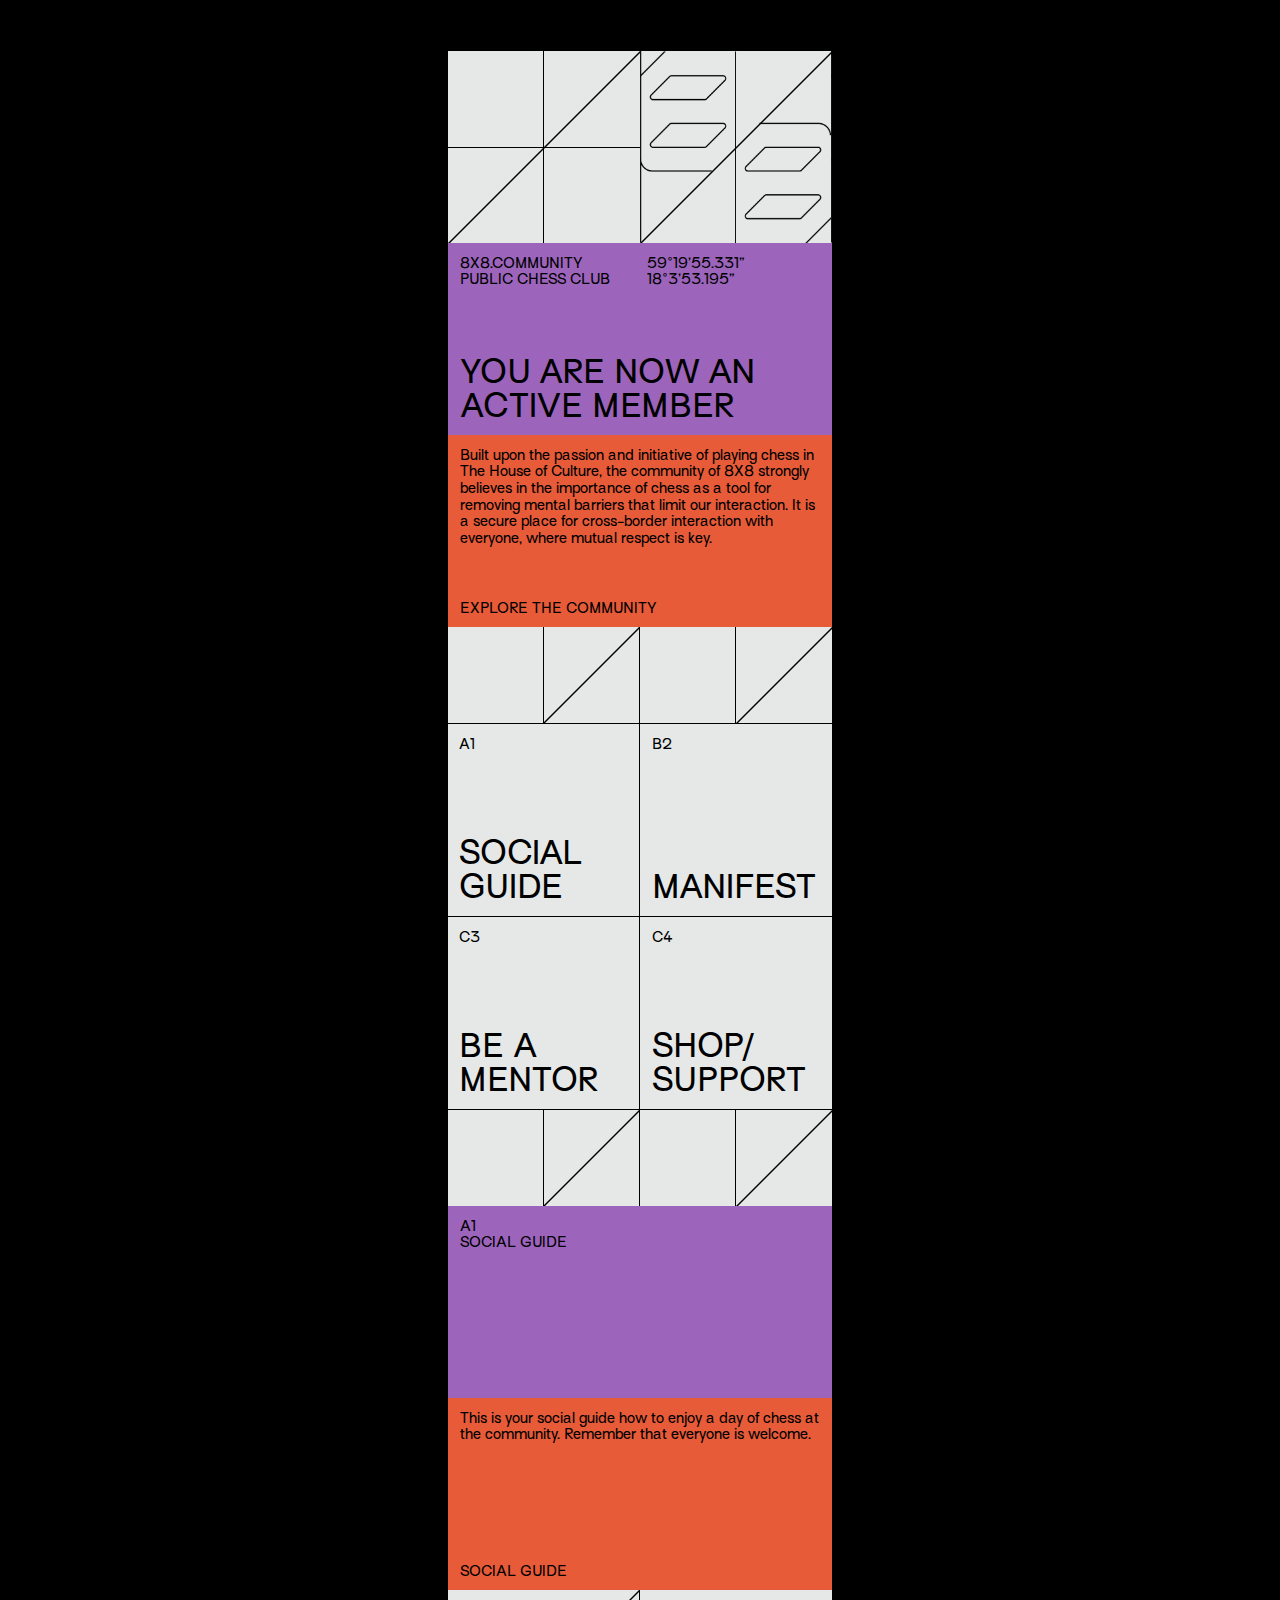
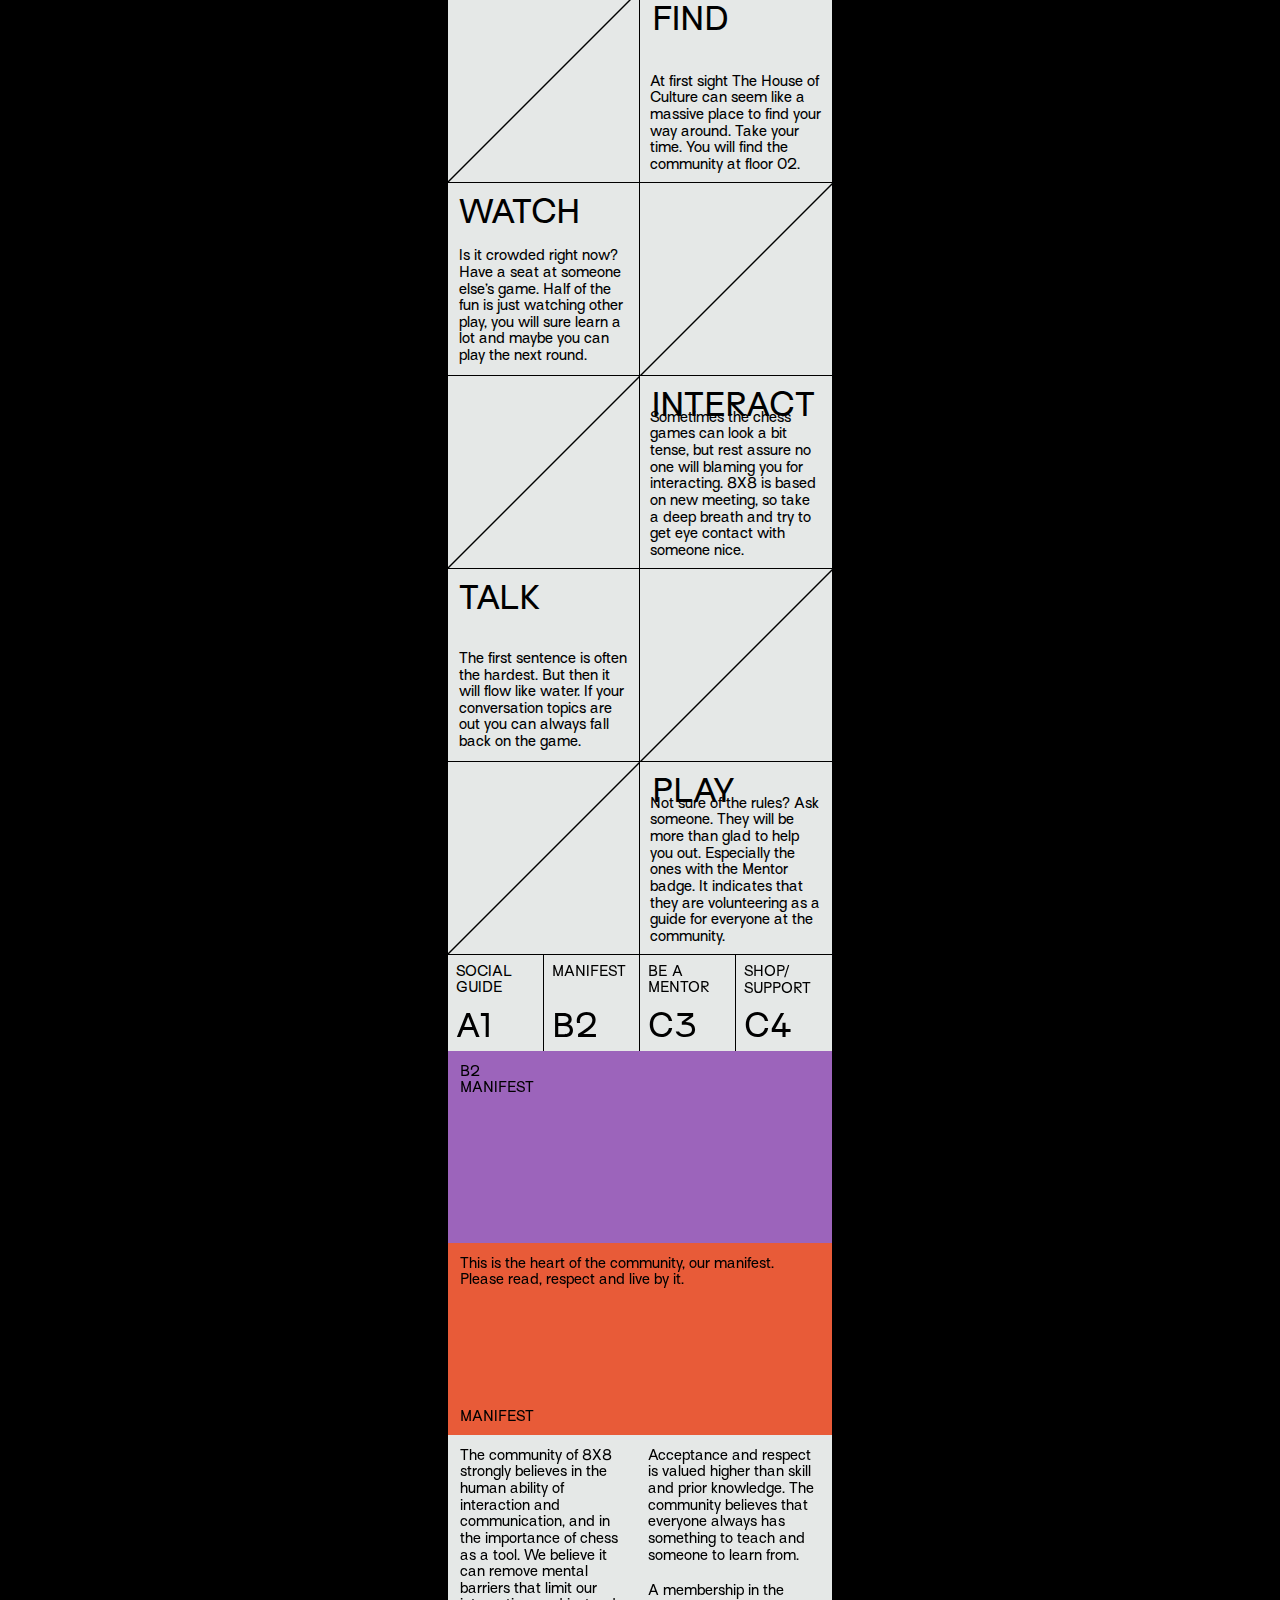
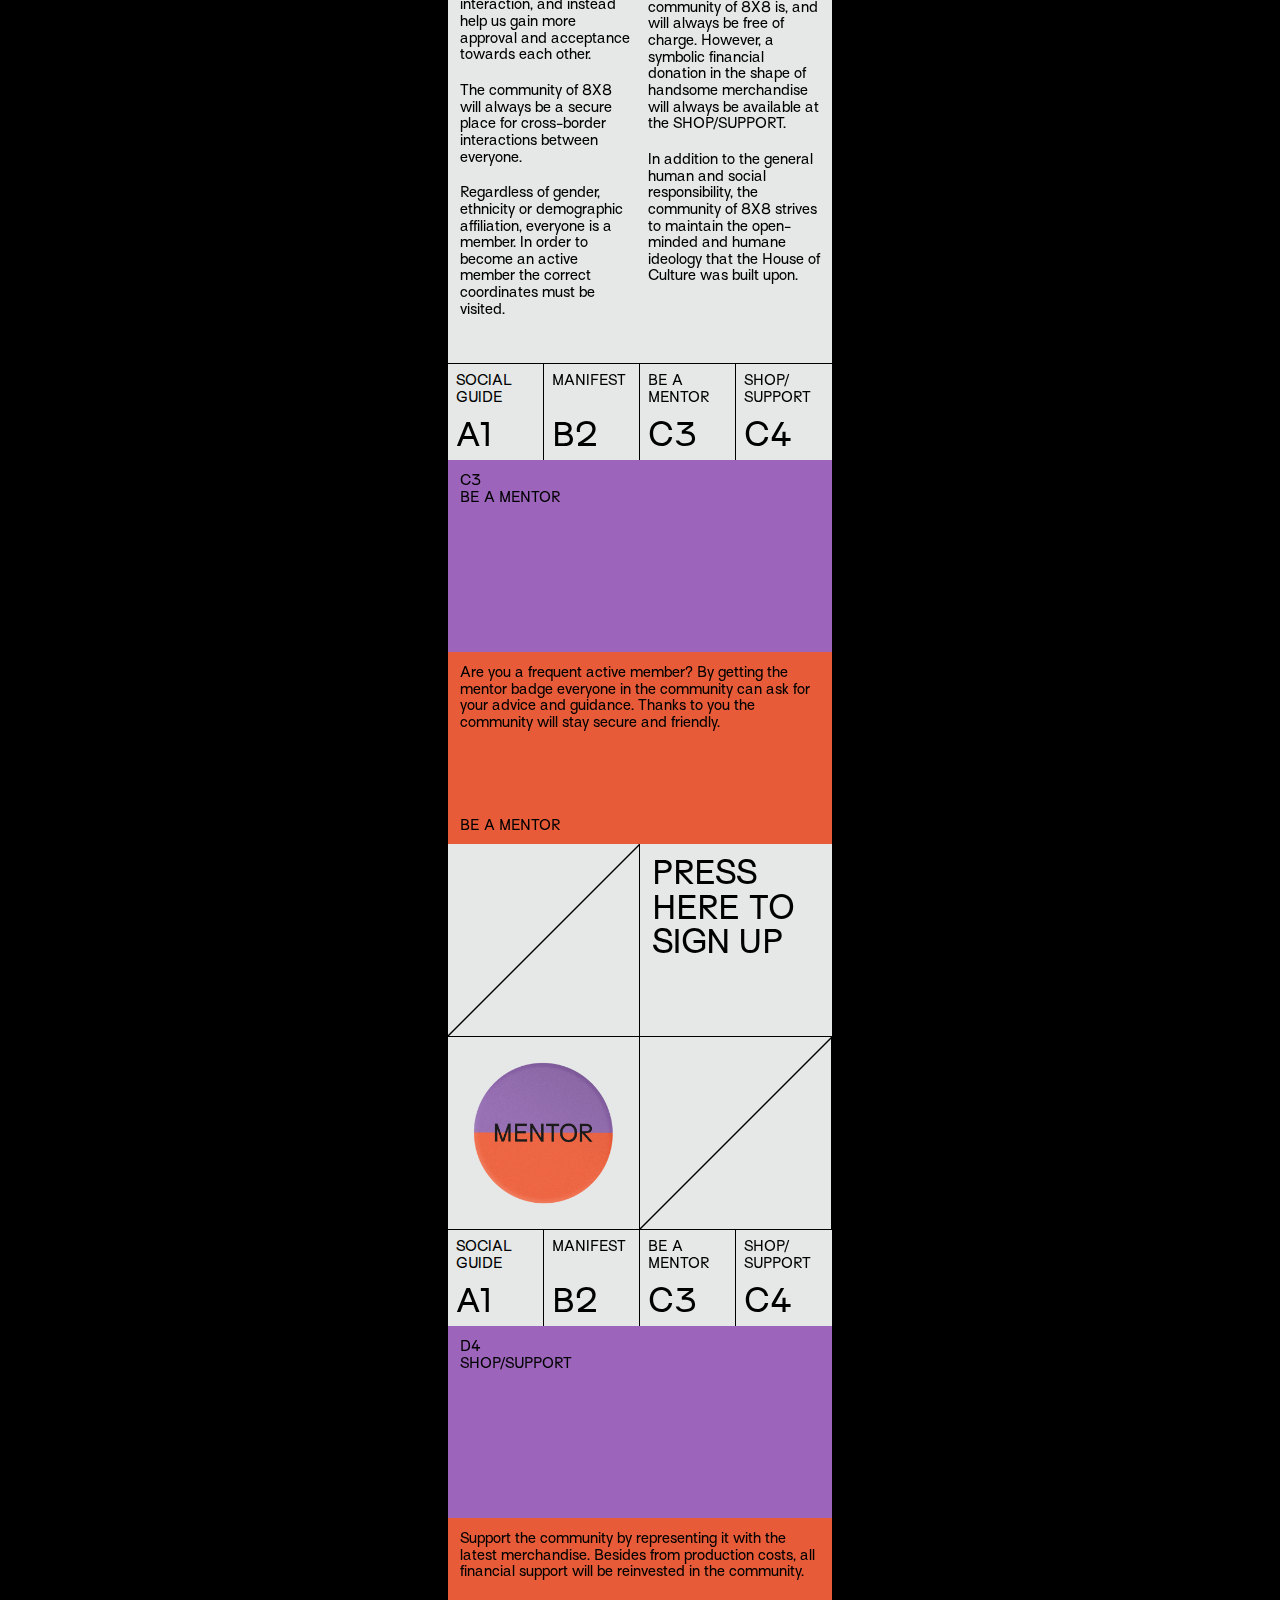
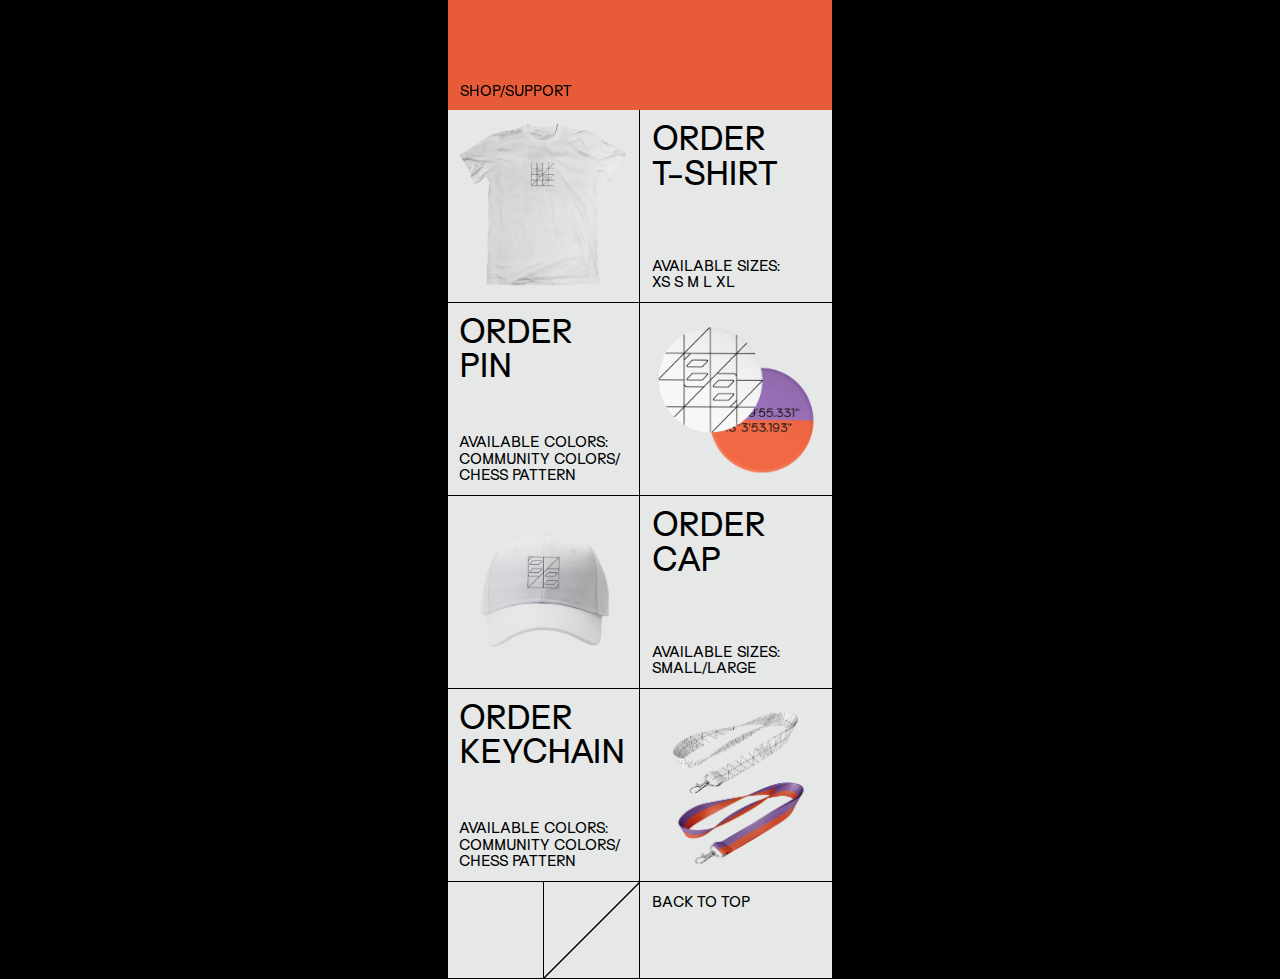
==== access.html @ b8a6f273 "second update" ====
<!DOCTYPE html>
<html>
<head>
	<title>8X8.COMMUNITY</title>
	<meta charset="UTF-8">
 	<meta name="description" content="8X8 chess community">
  	<meta name="keywords" content="8x8, chess, tilda">
  	<meta name="author" content="Tilda Ragnartz and Gabriel Fager Ferrari">
  	<meta name="viewport" content="width=device-width, initial-scale=1.0">
	<link href="style.css" rel="stylesheet">
	<script src="https://ajax.googleapis.com/ajax/libs/jquery/3.2.1/jquery.min.js"></script>
	<script>
   
    $(document).ready(function(){

    // Select all links with hashes
	$('a[href*="#"]')
  	// Remove links that don't actually link to anything
  	.not('[href="#"]')
  	.not('[href="#0"]')
  	.click(function(event) {
    // On-page links
    if (
      location.pathname.replace(/^\//, '') == this.pathname.replace(/^\//, '') 
      && 
      location.hostname == this.hostname
    ) {
      // Figure out element to scroll to
      var target = $(this.hash);
      target = target.length ? target : $('[name=' + this.hash.slice(1) + ']');
      // Does a scroll target exist?
      if (target.length) {
        // Only prevent default if animation is actually gonna happen
        event.preventDefault();
        $('html, body').animate({
          scrollTop: target.offset().top
        }, 1000, function() {
          // Callback after animation
          // Must change focus!
          var $target = $(target);
          $target.focus();
          if ($target.is(":focus")) { // Checking if the target was focused
            return false;
          } else {
            $target.attr('tabindex','-1'); // Adding tabindex for elements not focusable
            $target.focus(); // Set focus again
          };
        });
      }
    }
  });
      
      
    });
  </script>

</head>
<body lang="en">

	<video autoplay muted loop id="myVideo">
  	<source src="flags.mov" type="video/mp4">
	</video>
	
	<div id="container">
		
	<header>
		
		<div id="left">
			<div id="box2"></div>
			<div id="box3"><div class="line"></div></div>
			<div id="box4"><div class="line"></div></div>
			<div id="box5"></div>
		</div>
		
	
		<div id="right"><div class="line"></div>
			<div id="box02"></div>
			<div id="box03"></div>
			<div id="box04"></div>
			<div id="box05"></div>
		</div>



	</header>

		<div id="box6">
		<p>8X8.COMMUNITY <br/> PUBLIC CHESS CLUB <br/> 59°19’55.331” <br/> 18°3’53.195”</p>	
		<h2>YOU ARE NOW AN <br/> ACTIVE MEMBER</h2>
		</div>
		
		<div id="box7">
		<p>Built upon the passion and initiative of playing chess in The House of Culture, the community of 8X8 strongly believes in the importance of chess as a tool for removing mental barriers that limit our interaction. It is a secure place for cross-border interaction with everyone, where mutual respect is key.</p>
		<a href="#first"><h3>EXPLORE THE COMMUNITY</h3></a>
		</div>
		
	
	<!--DIVIDER-->
		<div class=divider></div>
		<div class=divider><div class="line"></div></div>
		<div class=divider></div>
		<div class=divider-end><div class="line"></div></div>



	<!--MENY-->

		<a href="#social"><div class="meny">
		<p>A1</p>
		<h2>SOCIAL GUIDE</h2>
		</div></a>

		<a href="#manifest"><div class="meny-right">
		<p>B2</p>
		<h2>MANIFEST</h2>
		</div></a>

		<a href="#mentor"><div class="meny">
		<p>C3</p>
		<h2>BE A MENTOR</h2>
		</div></a>

		<a href="#shop"><div class="meny-right">
		<p>C4</p>
		<h2>SHOP/<br/>SUPPORT</h2>
		</div></a>

		<!--DIVIDER-->

		<div class=divider2></div>
		<div class=divider2><div class="line"></div></div>
		<div class=divider2></div>
		<div class=divider-end-2><div class="line"></div></div>

		<!--SOCIAL GUIDE-->

		
		<div class="intro-top" id="social" >
		<p>A1<br/>SOCIAL GUIDE</p>
		</div>

		<div class="intro-bottom">
		<p>This is your social guide how to enjoy a day of chess at the community. Remember that everyone is welcome.</p>
		<h3>SOCIAL GUIDE</h3>
		</div>

		<div class="social-guide"><div class="line"></div>
		</div>

		<div class="social-guide-right">
			<h2>FIND</h2>
			<p>At first sight The House of Culture can seem like a massive place to find your way around. Take your time. You will find the community at floor 02.</p>
		</div>

		<div class="social-guide">
			<h2>WATCH</h2>
			<p>Is it crowded right now? Have a seat at someone else’s game. Half of the fun is just watching other play, you will sure learn a lot and maybe you can play the next round.</p>
		</div>

		<div class="social-guide-right"><div class="line"></div>
		</div>

		<div class="social-guide"><div class="line"></div>
		</div>

		<div class="social-guide-right">
			<h2>INTERACT</h2>
			<p>Sometimes the chess games can look a bit tense, but rest assure no one will blaming you for interacting. 8X8 is based on new meeting, so take a deep breath and try to get eye contact with someone nice.</p>
		</div>

		<div class="social-guide">
			<h2>TALK</h2>
			<p>The first sentence is often the hardest. But then it will flow like water. If your conversation topics are out you can always fall back on the game.</p>
		</div>

		<div class="social-guide-right"><div class="line"></div>
		</div>

		<div class="social-guide"><div class="line"></div>
		</div>

		<div class="social-guide-right">
			<h2>PLAY</h2>
			<p>Not sure of the rules? Ask someone. They will be more than glad to help you out. Especially the ones with the Mentor badge. It indicates that they are volunteering as a guide for everyone at the community.</p>
		</div>

		<!--SMALLMENY-->

		<a href="#social"><div class="smal-meny" >
			<p>SOCIAL <br/> GUIDE</p>
			<h2>A1</h2>
		</div></a>

		<a href="#manifest"><div class="smal-meny" id="manifest">
			<p>MANIFEST</p>
			<h2>B2</h2>
		</div></a>

		<a href="#mentor"><div class="smal-meny">
			<p>BE A <br/> MENTOR</p>
			<h2>C3</h2>
		</div></a>

		<a href="#shop"><div class="smal-meny-end">
			<p>SHOP/<br/>SUPPORT</p>
			<h2>C4</h2>
		</div></a>



		<!--MANIFEST-->

		<div class="intro-top">
		<p>B2<br/>MANIFEST</p>
		</div>

		<div class="intro-bottom">
		<p>This is the heart of the community, our manifest. Please read, respect and live by it.</p>
		<h3>MANIFEST</h3>
		</div>

		<div id="manifest-content">
			<p>The community of 8X8 strongly believes in the human ability of interaction and communication, and in the importance of chess as a tool. We believe it can remove mental barriers that limit our interaction, and instead help us gain more approval and acceptance towards each other.</p>
			<br/>
			<p>The community of 8X8 will always be a secure place for cross-border interactions between everyone.</p>
			<br/>
			<p>Regardless of gender, ethnicity or demographic affiliation, everyone is a member. In order to become an active member the correct coordinates must be visited.</p>

			<p>Acceptance and respect is valued higher than skill and prior knowledge. The community believes that everyone always has something to teach and someone to learn from.</p>
			<br/>
			<p>A membership in the community of 8X8 is, and will always be free of charge. However, a symbolic financial donation in the shape of handsome merchandise will always be available at the SHOP/SUPPORT.</p>
			<br/>
			<p>In addition to the general human and social responsibility, the community of 8X8 strives to maintain the open-minded and humane ideology that the House of Culture was built upon.</p>

		</div>

		<!--SMALLMENY-->

		<a href="#social"><div class="smal-meny">
		<p>SOCIAL <br/> GUIDE</p>
		<h2>A1</h2>
		</div></a>

		<a href="#manifest"><div class="smal-meny">
		<p>MANIFEST</p>
		<h2>B2</h2>
		</div></a>

		<a href="#mentor"><div class="smal-meny" id="mentor">
		<p>BE A <br/> MENTOR</p>
		<h2>C3</h2>
		</div></a>

		<a href="#shop"><div class="smal-meny-end">
		<p>SHOP/<br/>SUPPORT</p>
		<h2>C4</h2>
		</div></a>

		<!--MENTOR-->

		<div class="intro-top">
		<p>C3<br/>BE A MENTOR</p>
		</div>

		<div class="intro-bottom">
		<p>Are you a frequent active member? By getting the mentor badge everyone in the community can ask for your advice and guidance. Thanks to you the community will stay secure and friendly.</p>
		<h3>BE A MENTOR</h3>
		</div>

		<div class="mentor-content"><div class="line"></div>
		</div>

		<a href="mailto:mentor@8x8.community?Subject=Sign%20Up" target="_top">
		<div class="mentor-content-end">
		<h2>PRESS HERE TO SIGN UP</h2>
		</div></a>

		<div class="mentor-content">
		<img src="assets/pin_mentor.png" style: width="100%"></img>
		</div>

		<div class="mentor-content"><div class="line"></div>
		</div>


		<!--SMALLMENY-->

		<a href="#social"><div class="smal-meny">
		<p>SOCIAL <br/> GUIDE</p>
		<h2>A1</h2>
		</div></a>

		<a href="#manifest"><div class="smal-meny">
		<p>MANIFEST</p>
		<h2>B2</h2>
		</div></a>

		<a href="#mentor"><div class="smal-meny">
		<p>BE A <br/> MENTOR</p>
		<h2>C3</h2>
		</div></a>

		<a href="#shop"><div class="smal-meny-end"  id="shop">
		<p>SHOP/<br/>SUPPORT</p>
		<h2>C4</h2>
		</div></a>

		<!--SHOP/SUPPORT-->

		<div class="intro-top">
		<p>D4<br/>SHOP/SUPPORT</p>
		</div>

		<div class="intro-bottom">
		<p>Support the community by representing it with the latest merchandise. Besides from production costs, all financial support will be reinvested in the community.</p>
		<h3>SHOP/SUPPORT</h3>
		</div>

		<a href="mailto:order@8x8.community?Subject=T-SHIRT%20OUT%20OF%20STOCK" target="_top">
		<div class="shop-support">
		<img src="assets/shop_shirt.png" style="width: 100%;">
		</div>

		<div class="shop-support-right">
		<h2>ORDER </br> T-SHIRT</h2>
		<p>AVAILABLE SIZES: <br/> XS S M L XL</p>
		</div></a>

		<a href="mailto:order@8x8.community?Subject=PIN%20OUT%20OF%20STOCK" target="_top">
		<div class="shop-support">
		<h2>ORDER<br/>PIN</h2>
		<p>AVAILABLE COLORS: <br/> COMMUNITY COLORS/<br/>CHESS PATTERN</p>
		</div>

		<div class="shop-support-right">
		<img src="assets/shop_pin.png" style="width: 100%;">
		</div></a>

		<a href="mailto:order@8x8.community?Subject=CAP%20OUT%20OF%20STOCK" target="_top">
		<div class="shop-support">
		<img src="assets/shop_kepa.png" style="width: 100%;">
		</div>

		<div class="shop-support-right">
		<h2>ORDER CAP</h2>
		<p>AVAILABLE SIZES: <br/> SMALL/LARGE</p>
		</div></a>

		<a href="mailto:order@8x8.community?Subject=KEYCHAIN%20OUT%20OF%20STOCK" target="_top"><div class="shop-support">
		<h2>ORDER<br/>KEYCHAIN</h2>
		<p>AVAILABLE COLORS: <br/> COMMUNITY COLORS/<br/>CHESS PATTERN</p>
		</div>

		<div class="shop-support-right">
		<img src="assets/shop_keychain.png" style="width: 100%;">
		</div></a>

		<!--DIVIDER-->

		<div class=divider></div>
		<div class=divider><div class="line"></div></div>
		<a href="#left"><div class=divider-end-3> <p>BACK TO TOP</p></div></a>

</div>

</body>
</html>
---- style.css ----
@font-face {
   font-family: atsurt;
   src: url(assets/ATSurt-Regular.otf);
}

* {
  margin:0;
  padding:0;
  border:0;
  outline:0;
  vertical-align: baseline;
  box-sizing: border-box;
  font-size: 100%;
}

body {
  margin: 0;
  padding: 0;
	font-family: "atsurt", helvetica;
  background-color: black;

}

h2 {
  font-size: 2.5vw;
  line-height: 2.7vw;
  font-weight: normal;
}

h3 {
  font-weight: normal;
}

p {
  font-size: 1.1vw;
  line-height: 1.3vw;
}

video {
  width: 100vw;
  position: fixed;
  z-index: -1;
}

#container {
  width: 30vw;
  padding-top: 4%;
  margin: 0 auto;
  border-collapse: collapse;
}

#welcome {
  display:none;
}

#error {
  display:none;
}

.line {
  border-top:2px solid black;
  transform: skewY(135deg);
  transform-origin: 100% 0%;
}

.dot {
  height: 215px;
  height: 215px;
  background-color: #bbb;
  border-radius: 50%;
  display: inline-block;
}

#left {
  float:left;
  height: 0;
  padding-bottom: 50%;
  width: 50%;

}

#right {
  background-image: url("assets/8x8_outline02.png");
  background-size: contain;
  float:right;
  height: 0;
  padding-bottom: 50%;
  width: 50%;
  background-color: #e5e8e7;

}



#box2{
  height: 0;
  padding-bottom: 50%;
  width: 50%;
  border-bottom: 1.5px solid black;
  border-right:1.5px solid black;
  box-sizing: border-box;
  float:left;
  background-color: #e5e8e7;
}

#box3{
  height: 0;
  padding-bottom: 50%;
  width: 50%;
  border-bottom:1.5px solid black;
  box-sizing: border-box;
  float:left;
  background-color: #e5e8e7;
}

#box4{
  height: 0;
  padding-bottom: 50%;
  width: 50%;
  border-right:1.5px solid black;
  box-sizing: border-box;
  float:left;
  background-color: #e5e8e7;
}

#box5{
  height: 0;
  padding-bottom: 50%;
  width: 50%;
  box-sizing: border-box;
  float:left;
  background-color: #e5e8e7;
}


#box02{
  height: 0;
  padding-bottom: 50%;
  width: 50%;
  border-bottom: 1.5px #e5e8e7;
  border-right:1.5px #e5e8e7;
  box-sizing: border-box;
  float:left;
}

#box03{
  height: 0;
  padding-bottom: 50%;
  width: 50%;
  border-bottom:1.5px #e5e8e7;
  box-sizing: border-box;
  float:left;
}

#box04{
  height: 0;
  padding-bottom: 50%;
  width: 50%;
  border-right:1.5px #e5e8e7;
  box-sizing: border-box;
  float:left;
}

#box05{
  height: 0;
  padding-bottom: 50%;
  width: 50%;
  box-sizing: border-box;
  float:left;
}

#box6{
  height: 0;
  padding-bottom: 50%;
  width: 100%;
  box-sizing: border-box;
  float:left;
  background-color: #9c64bb;
  position: relative;
}

#box6 p {
  column-count: 2;
  padding:3%;
}

 #box6 h2{
  position: absolute;
  bottom: 0;
  padding:3%;
}

#box7{
  height: 0;
  padding-bottom: 50%;
  width: 100%;
  float:left;
  background-color: #e85b38;
  position: relative;
}

#box7 p {
  padding: 3%;

}

#box7 h3 {
  position: absolute;
  bottom: 0;
  font-size: 1.1vw;
  padding:3%;
  font-weight: normal;
}

#box7 h2 {
  padding:3%;
}

.divider {
  height: 0;
  padding-bottom: 25%;
  width: 25%;
  float: left;
  border-right: 1.5px solid black;
  background-color: #e5e8e7;
}

.divider-end {
  height: 0;
  padding-bottom: 25%;
  width: 25%;
  float: left;
  background-color: #e5e8e7;
}

.divider2 {
  height: 0;
  padding-bottom: 25%;
  width: 25%;
  float: left;
  border-right: 1.5px solid black;
  border-top: 1.5px solid black;
  background-color: #e5e8e7;
}

.divider-end-2 {
  height: 0;
  padding-bottom: 25%;
  width: 25%;
  float: left;
  border-top: 1.5px solid black;
  background-color: #e5e8e7;
}

.divider-end-3 {
  height: 0;
  padding-bottom: 25%;
  width: 50%;
  float: left;
  background-color: #e5e8e7;
  position: relative;
}

.divider-end-3 p {
  /*position:absolute;
  bottom:0;*/
  padding: 6%;
}


.meny {
  height: 0;
  padding-bottom: 50%;
  width: 50%;
  float:left;
  position: relative;
  border-right: 1.5px solid black;
  border-top:1.5px solid black;
  background-color: #e5e8e7;
}

.meny h2{
  position: absolute;
  bottom:0;
  padding: 6%;

}
.meny p{
  padding: 6%;

}


.meny-right {
  height: 0;
  padding-bottom: 50%;
  width: 50%;
  float:left;
  position: relative;
  border-top: 1.5px solid black;
  background-color: #e5e8e7;

}


.meny-right h2{
  position: absolute;
  bottom:0;
  padding:6%;
}

.meny-right p{
  padding:6%;
}

.smal-meny {
  height: 0;
  padding-bottom: 25%;
  width: 25%;
  float:left;
  position: relative;
  border-right: 1.5px solid black;
  background-color: #e5e8e7;
}

.smal-meny p{
  padding:8%;
}

.smal-meny h2{
  position: absolute;
  bottom:0;
  padding:8%;
}

.smal-meny-end {
  height: 0;
  padding-bottom: 25%;
  width: 25%;
  float:left;
  position: relative;
  background-color: #e5e8e7;
}

.smal-meny-end p{
  padding:8%;
}

.smal-meny-end h2{
  position: absolute;
  bottom:0;
  padding:8%;
}

.intro-top {
  height: 0;
  padding-bottom: 50%;
  width: 100%;
  float:left;
  background-color: #9c64bb;
  position: relative;
}

.intro-top p {
  column-count: 2;
  padding:3%;
}

.intro-bottom {
  height: 0;
  padding-bottom: 50%;
  width: 100%;
  float:left;
  background-color: #e85b38;
  position: relative;
}

.intro-bottom p {
  padding:3%;

}

.intro-bottom h3 {
  position: absolute;
  bottom: 0;
  font-size: 1.1vw;
  font-weight: normal;
  padding:3%;

}

.social-guide {
  height: 0;
  padding-bottom: 50%;
  width: 50%;
  float:left;
  background-color: #e5e8e7;
  border-right:1.5px solid black;
  border-bottom:1.5px solid black;
  position: relative;
}


.social-guide-right {
  height: 0;
  padding-bottom: 50%;
  width: 50%;
  float:left;
  background-color: #e5e8e7;
  border-bottom:1.5px solid black;
  position: relative;
}

.social-guide p {
  position:absolute;
  bottom: 0;
  padding:6%;
}

.social-guide h2 {
  padding:6%;
}

.social-guide-right p {
  position:absolute;
  bottom: 0;
  padding:5%;
}

.social-guide-right h2 {
  padding:6%;
}

#manifest-content {
  width: 100%;
  float:left;
  background-color: #e5e8e7;
  border-bottom:1.5px solid black;
  column-count: 2;
  padding-top: 3%;
  padding-left: 3%;
  padding-right: 3%;
  padding-bottom: 12%;
}


.mentor-content {
  height: 0;
  padding-bottom: 50%;
  width: 50%;
  float:left;
  background-color: #e5e8e7;
  border-bottom:1.5px solid black;
  border-right:1.5px solid black;
}


.mentor-content-end {
  height: 0;
  padding-bottom: 50%;
  width: 50%;
  float:left;
  background-color: #e5e8e7;
  border-bottom:1.5px solid black;
}

.mentor-content-end h2{
  padding:6%;
}

.shop-support {
  height: 0;
  padding-bottom: 50%;
  width: 50%;
  float:left;
  background-color: #e5e8e7;
  border-right:1.5px solid black;
  border-bottom:1.5px solid black;
  position: relative;
}

.shop-support h2 {  
  padding:6%;
}

.shop-support p {
  position: absolute;
  bottom:0;
  padding: 6%;
}


.shop-support-right {
  height: 0;
  padding-bottom: 50%;
  width: 50%;
  float:left;
  background-color: #e5e8e7;
  border-bottom:1.5px solid black;
  position: relative;
}

.shop-support-right h2 {  
  padding:6%;
}

.shop-support-right p {
  position: absolute;
  bottom:0;
  padding: 6%;
}




a:link {
    color: black;
    text-decoration: none;
}

a:visited {
    color: black;
}
a:hover{
    color: black;
}
a:active{
    color: black;
}




@media (max-width: 720px) {

#container {
  width: 100vw;
  padding:0;
}

a-scene {
  display: none;
}

h2 {
  font-size: 8vw;
  line-height: 9vw; 
}

p {
  font-size: 3.5vw;
  line-height: 4.1vw; 
}

#box7 h3 {
  font-size: 3.5vw;
  line-height: 4.2vw; 
}

.intro-bottom h3 {
  font-size: 3.5vw;
  line-height: 4.2vw; 
}

video {
 display: none;
 }
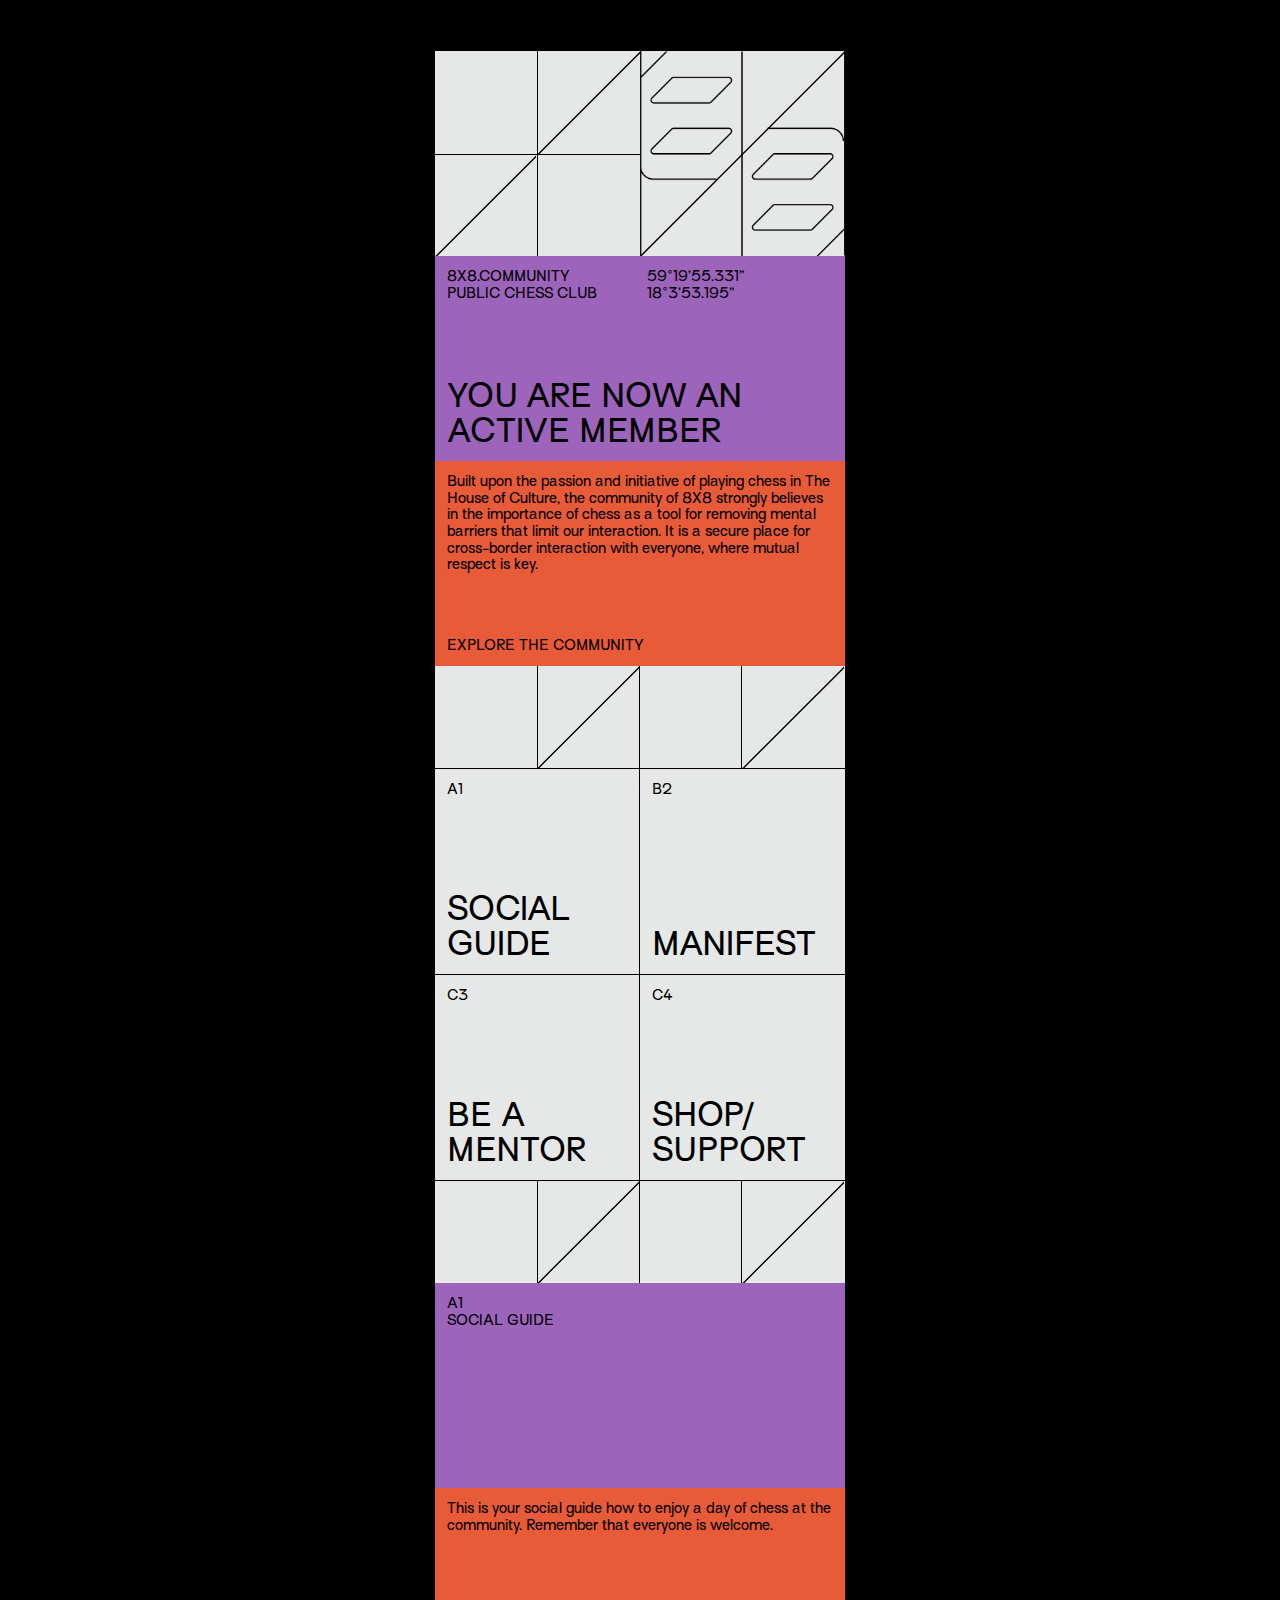
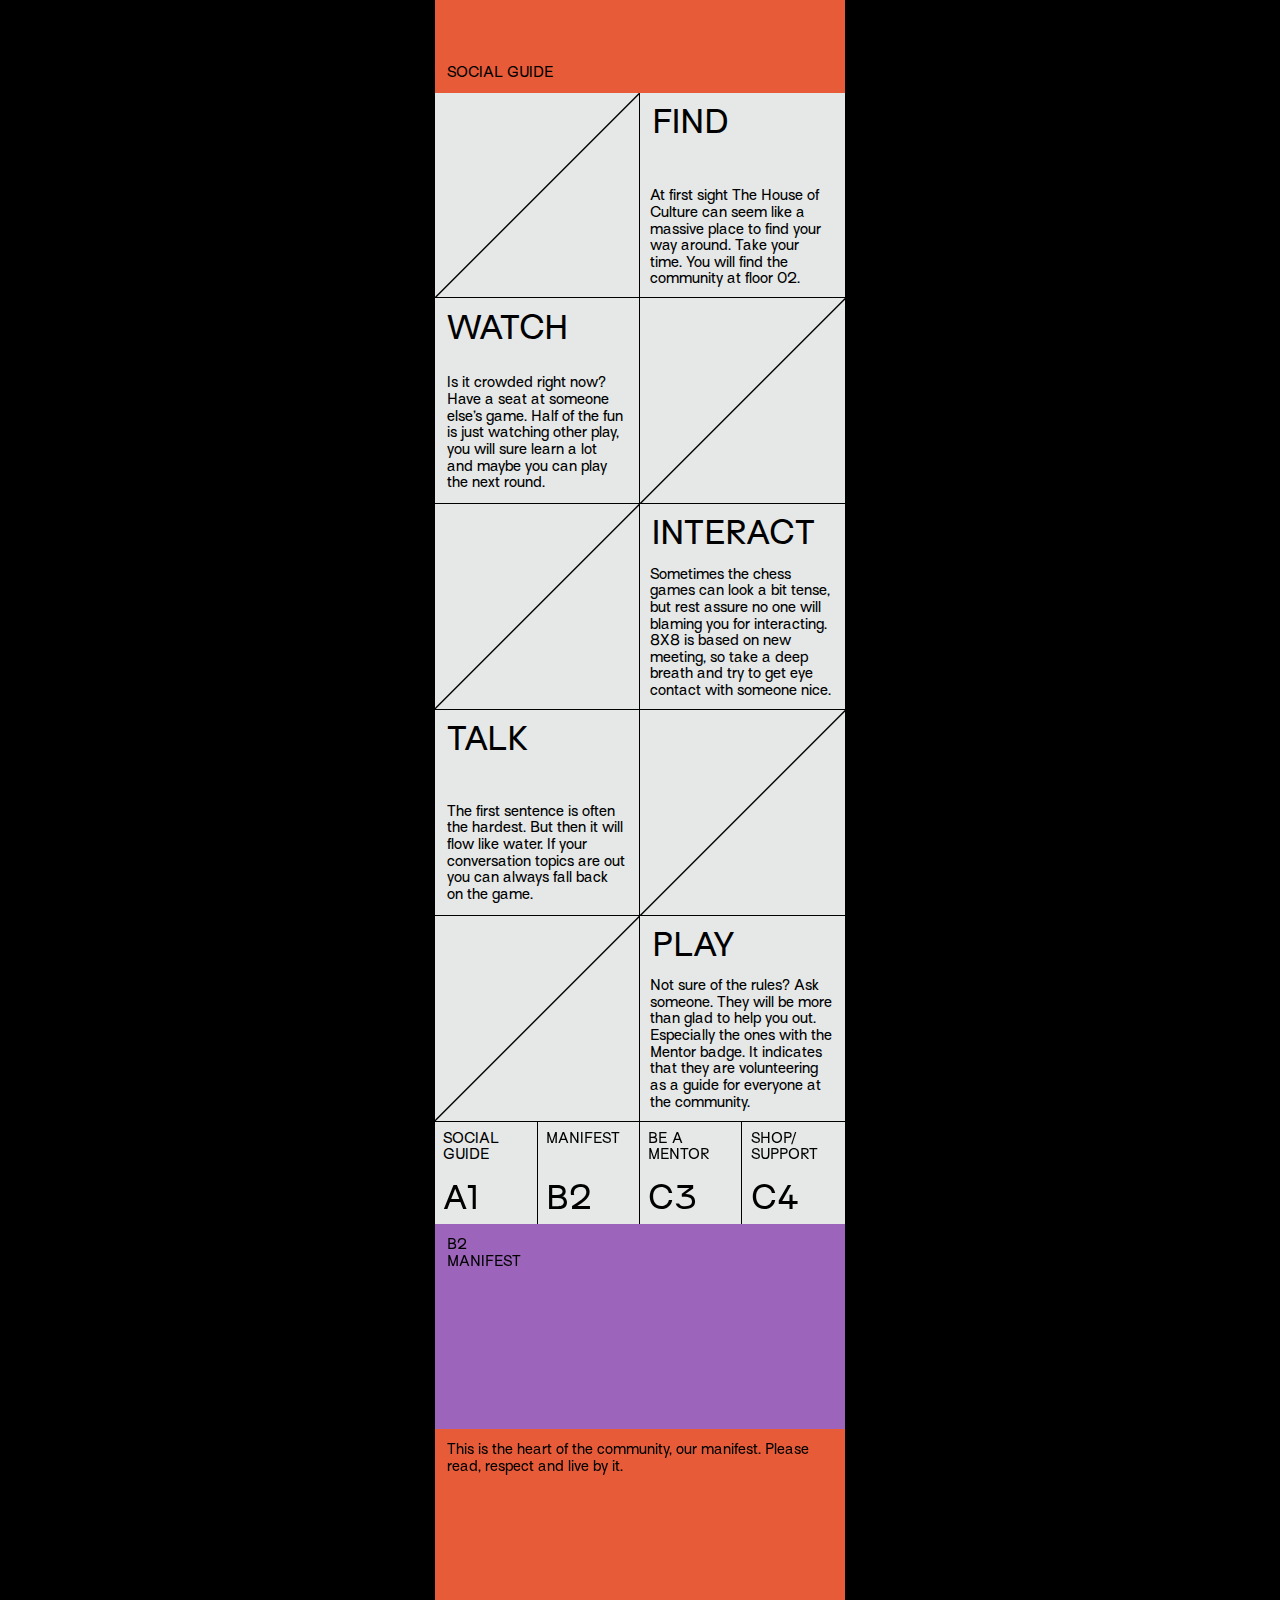
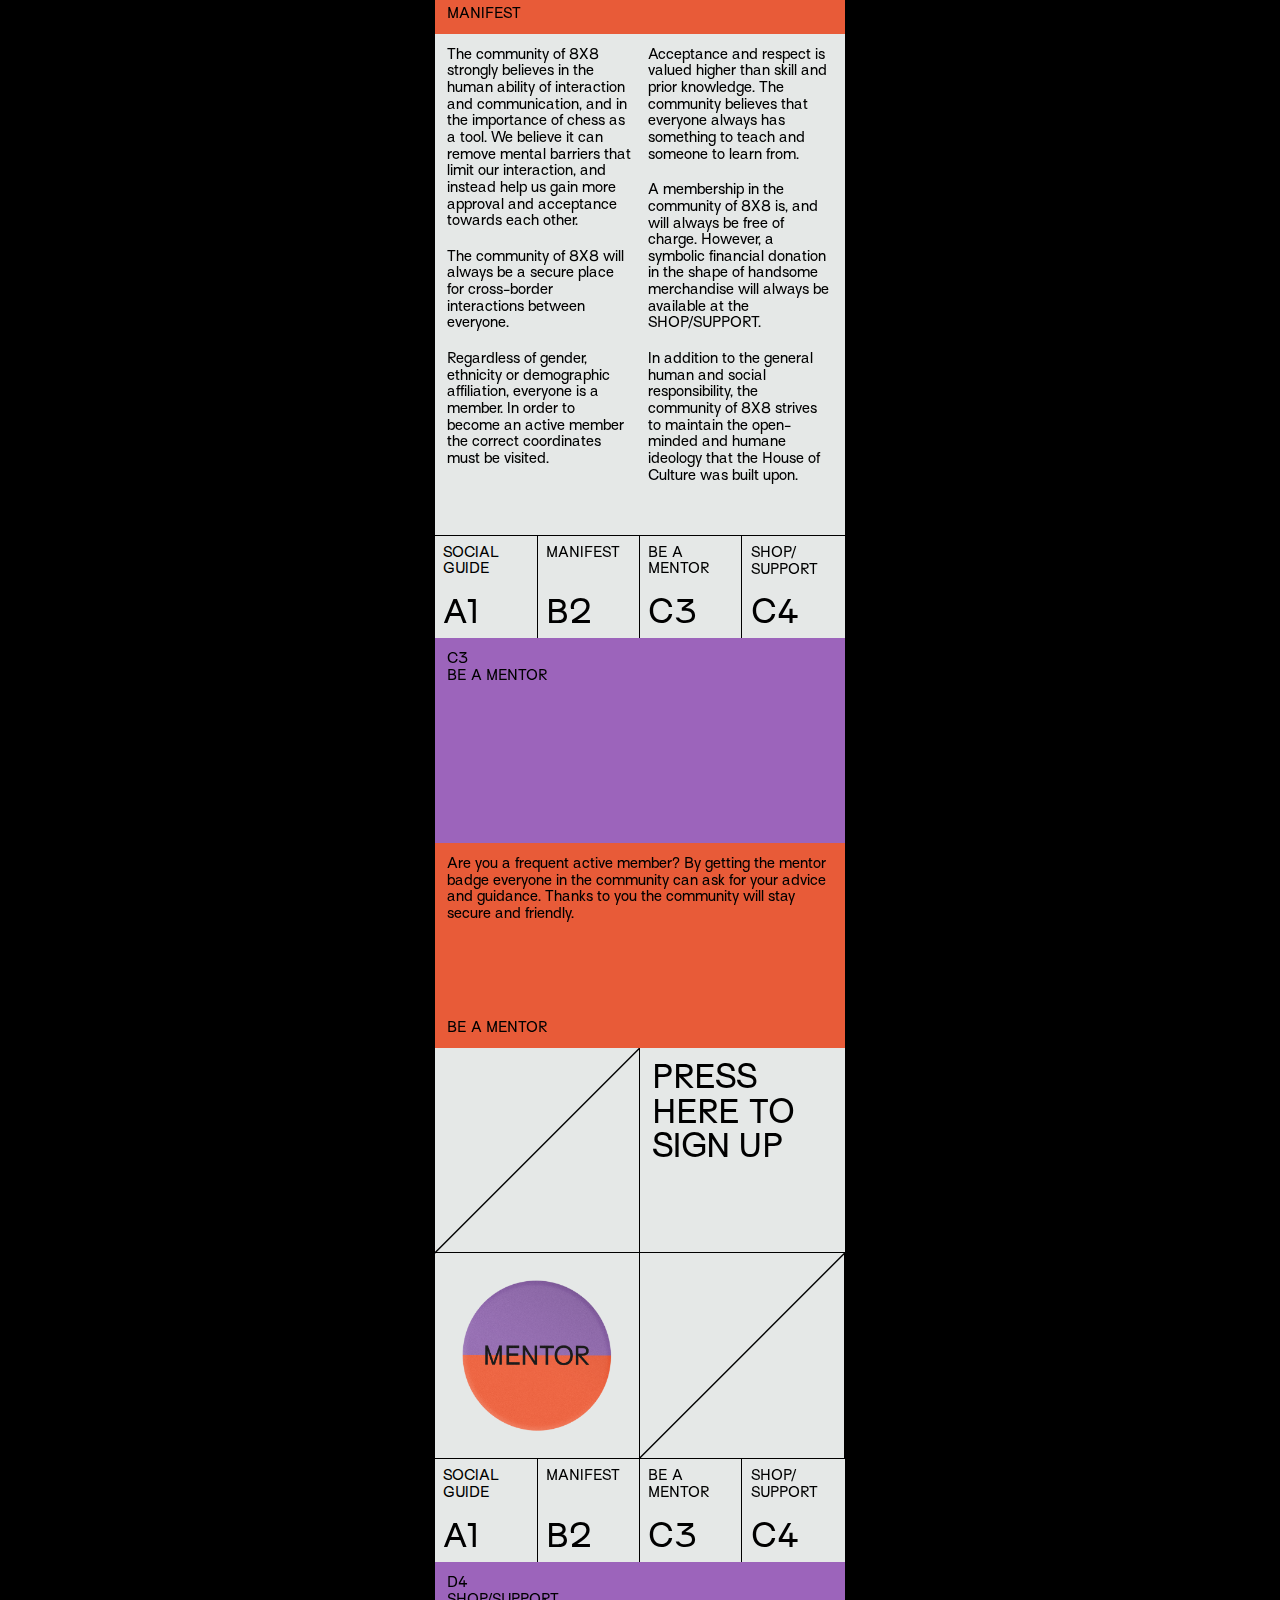
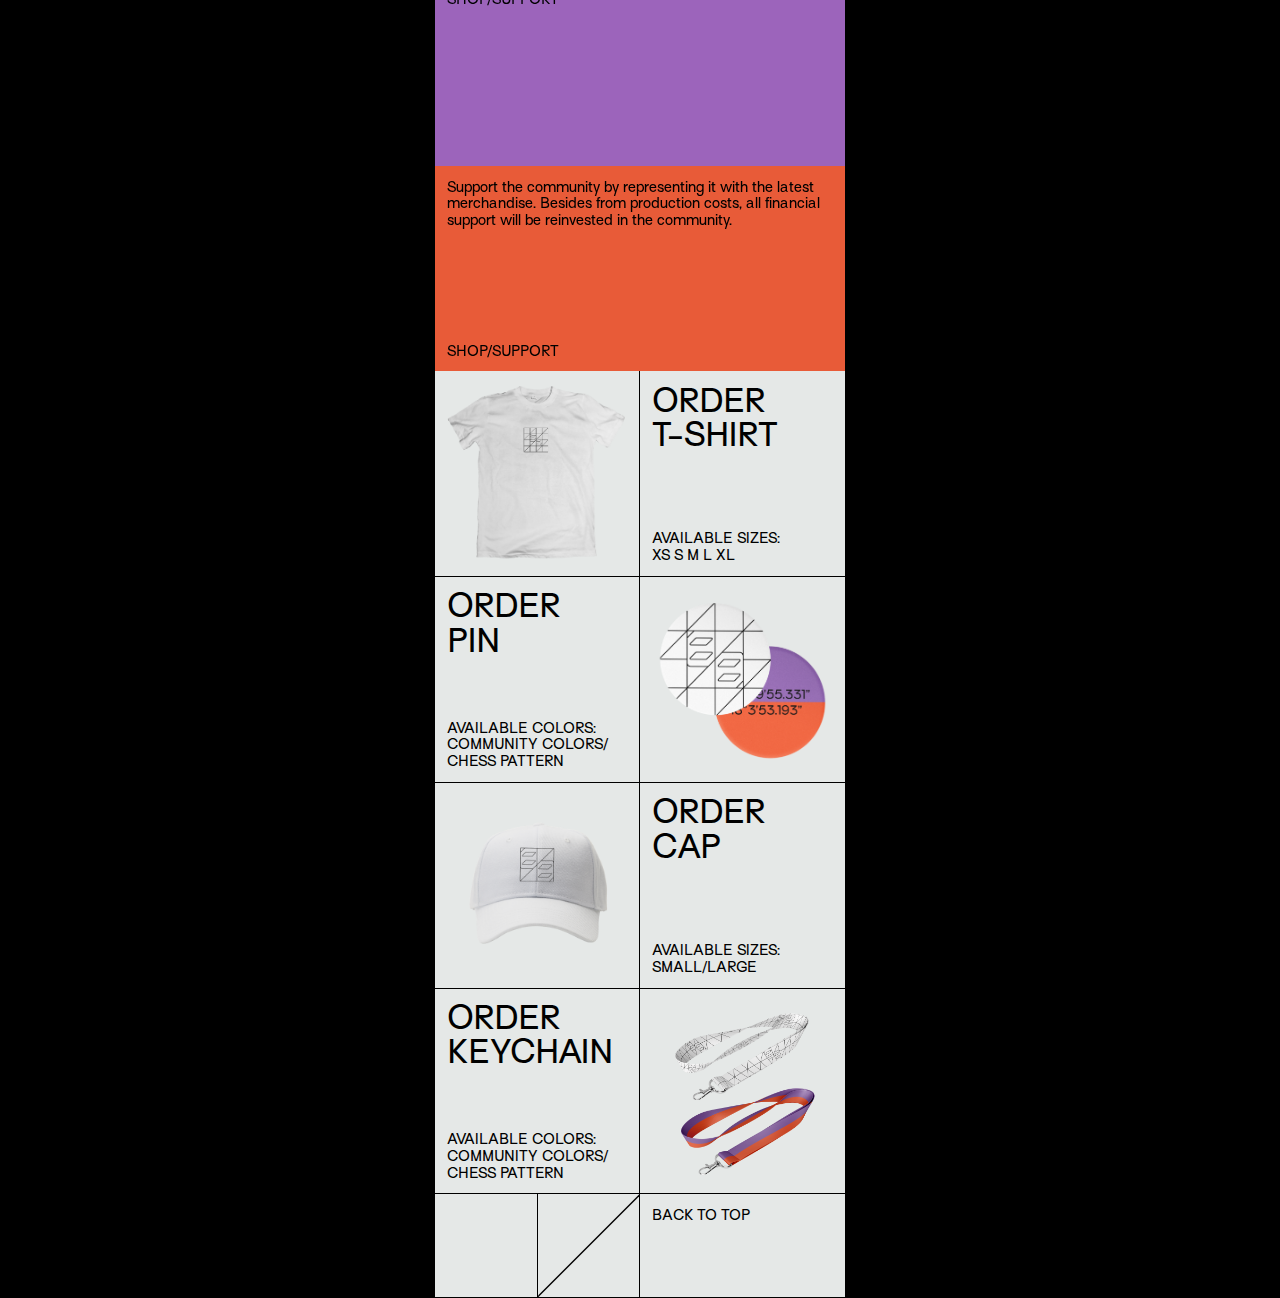
==== commit ebfe433f: "update" ====
--- a/access.html
+++ b/access.html
@@ -225,7 +225,7 @@
 			<p>The community of 8X8 will always be a secure place for cross-border interactions between everyone.</p>
 			<br/>
 			<p>Regardless of gender, ethnicity or demographic affiliation, everyone is a member. In order to become an active member the correct coordinates must be visited.</p>
-
+			<br/>
 			<p>Acceptance and respect is valued higher than skill and prior knowledge. The community believes that everyone always has something to teach and someone to learn from.</p>
 			<br/>
 			<p>A membership in the community of 8X8 is, and will always be free of charge. However, a symbolic financial donation in the shape of handsome merchandise will always be available at the SHOP/SUPPORT.</p>
--- a/style.css
+++ b/style.css
@@ -44,7 +44,7 @@
 }
 
 #container {
-  width: 30vw;
+  width: 32vw;
   padding-top: 4%;
   margin: 0 auto;
   border-collapse: collapse;
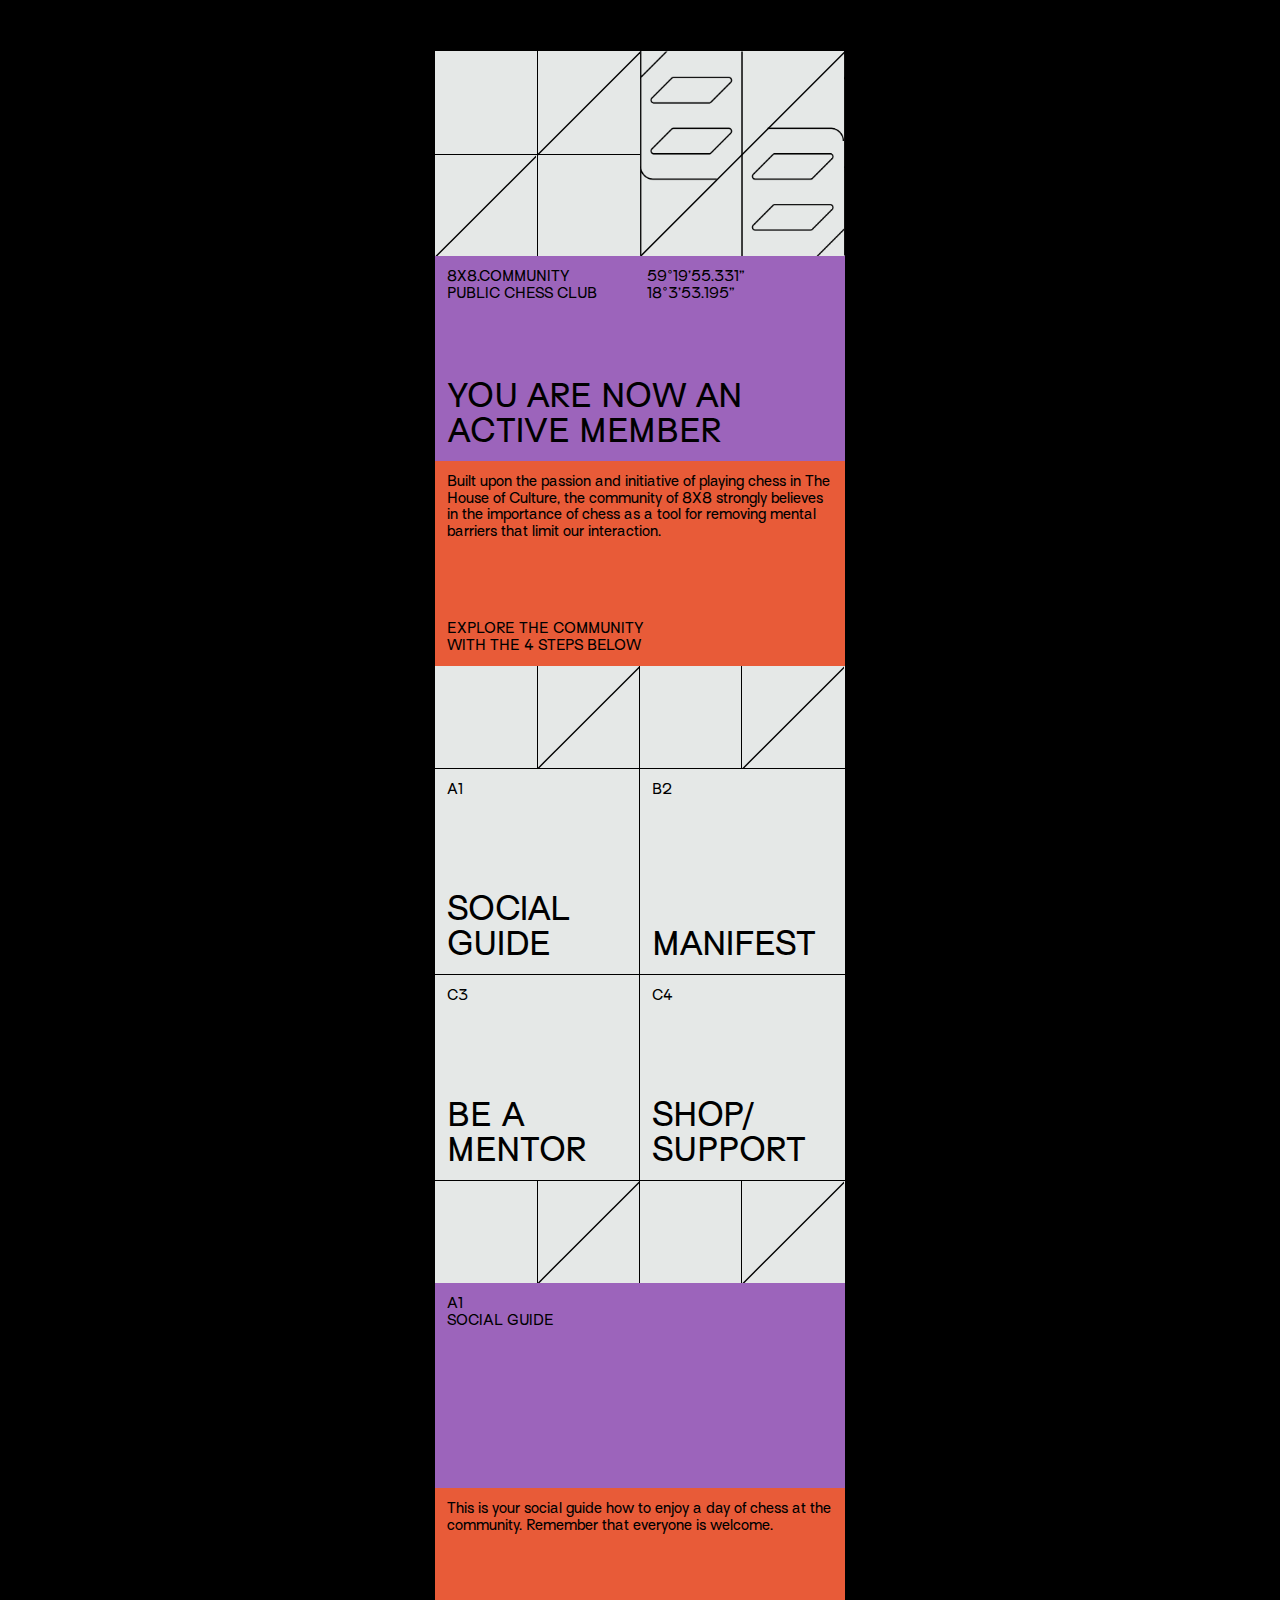
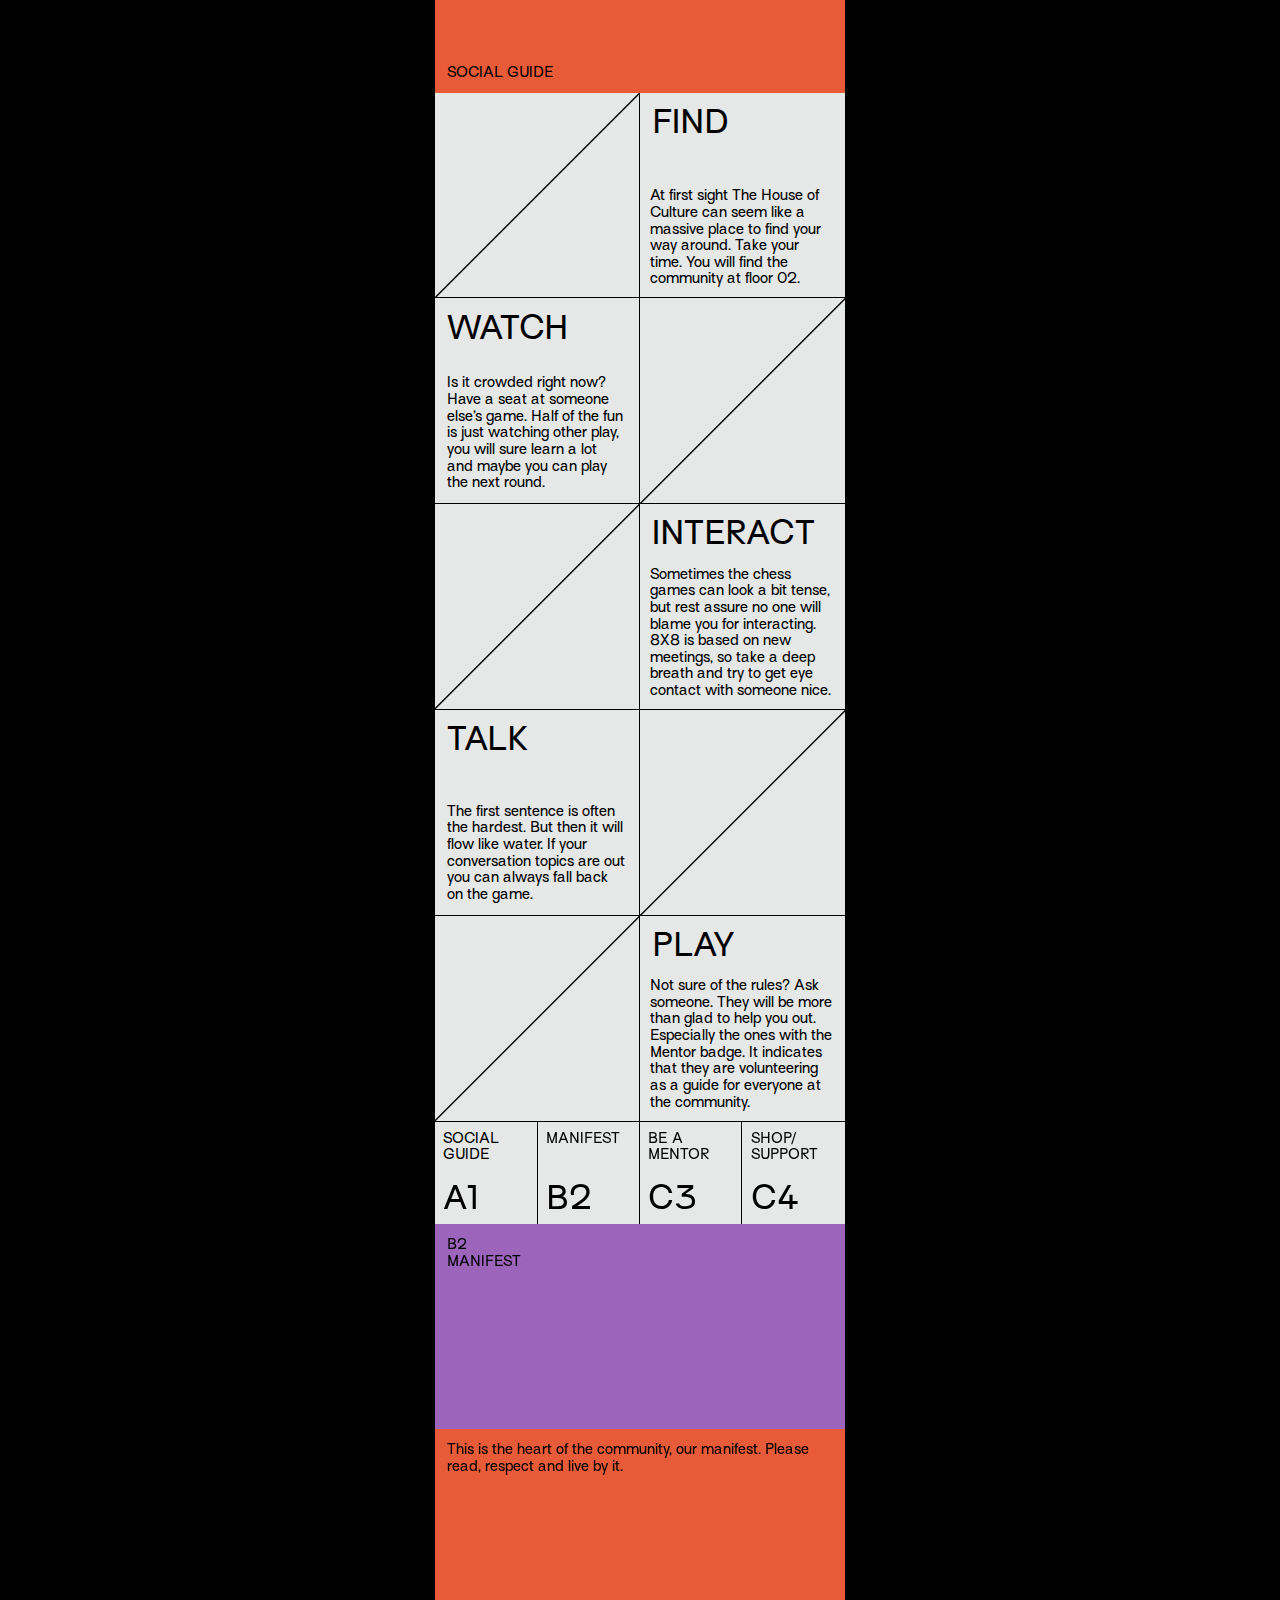
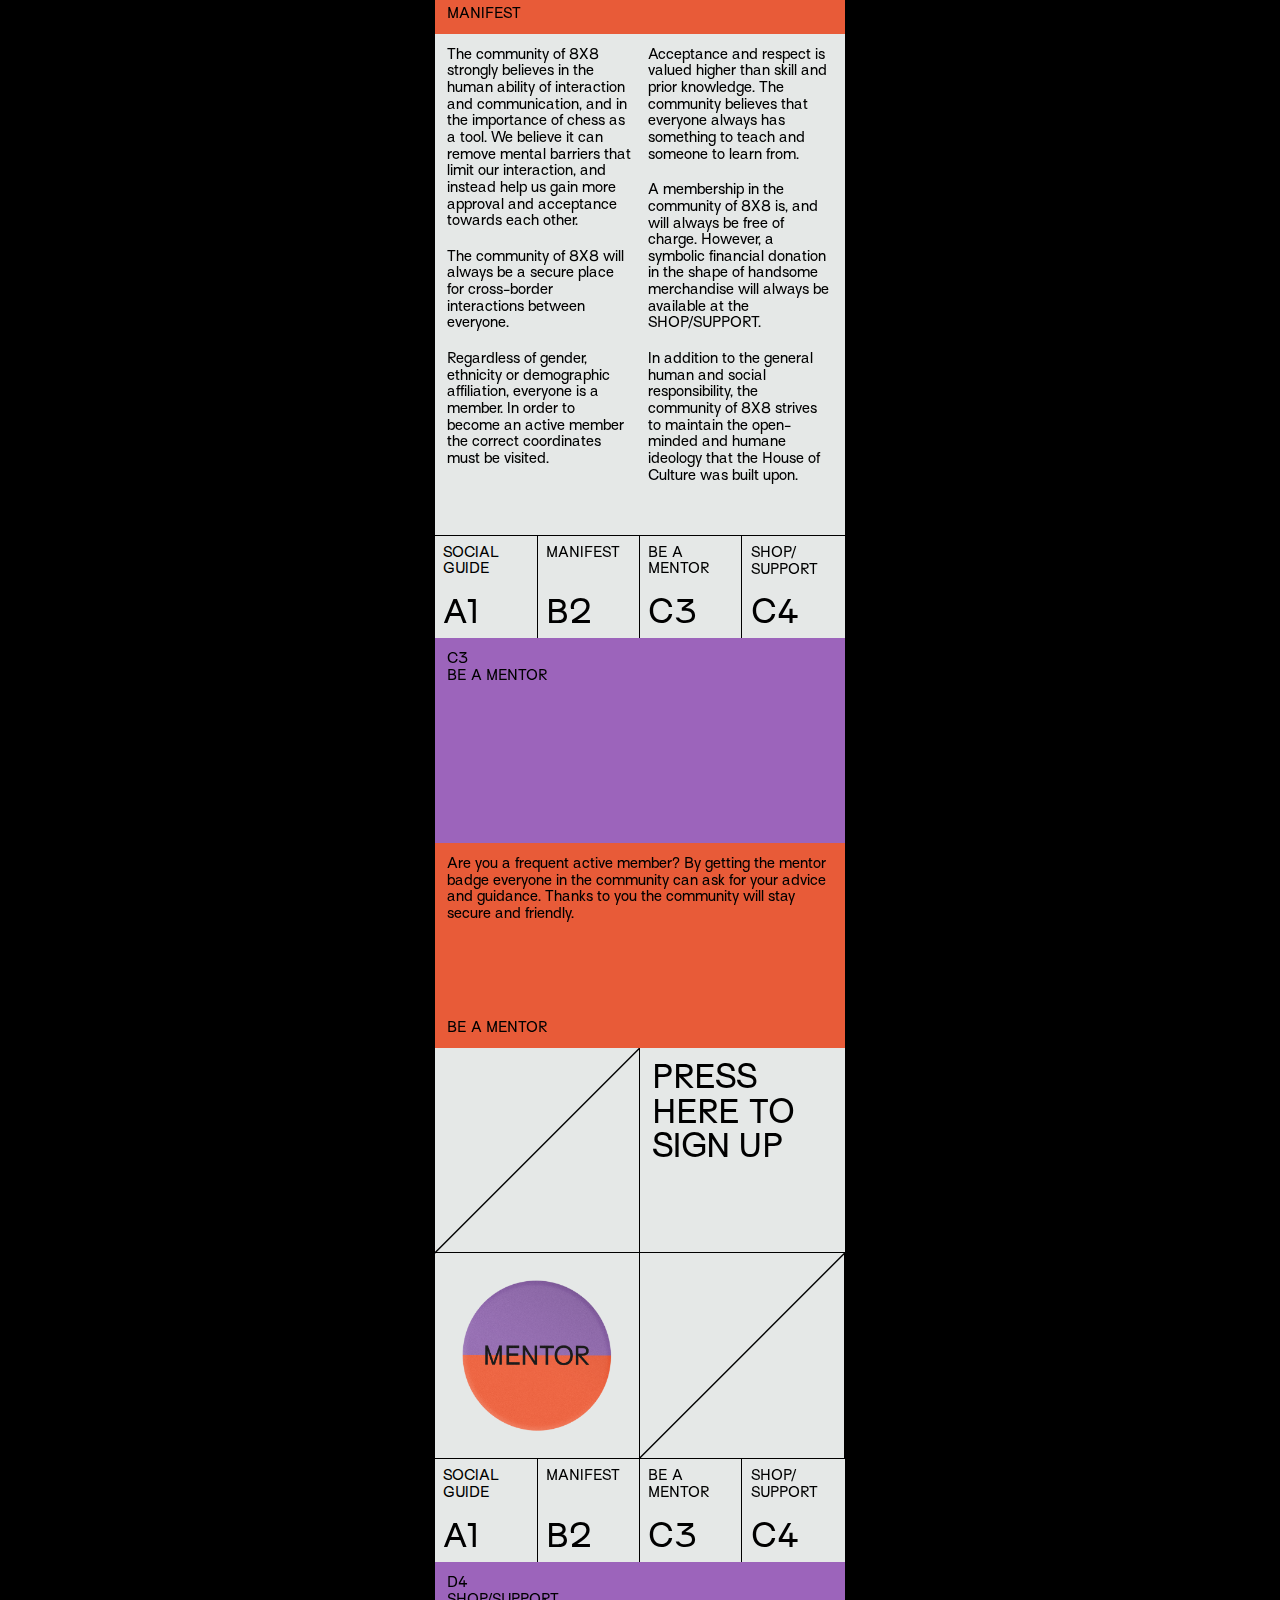
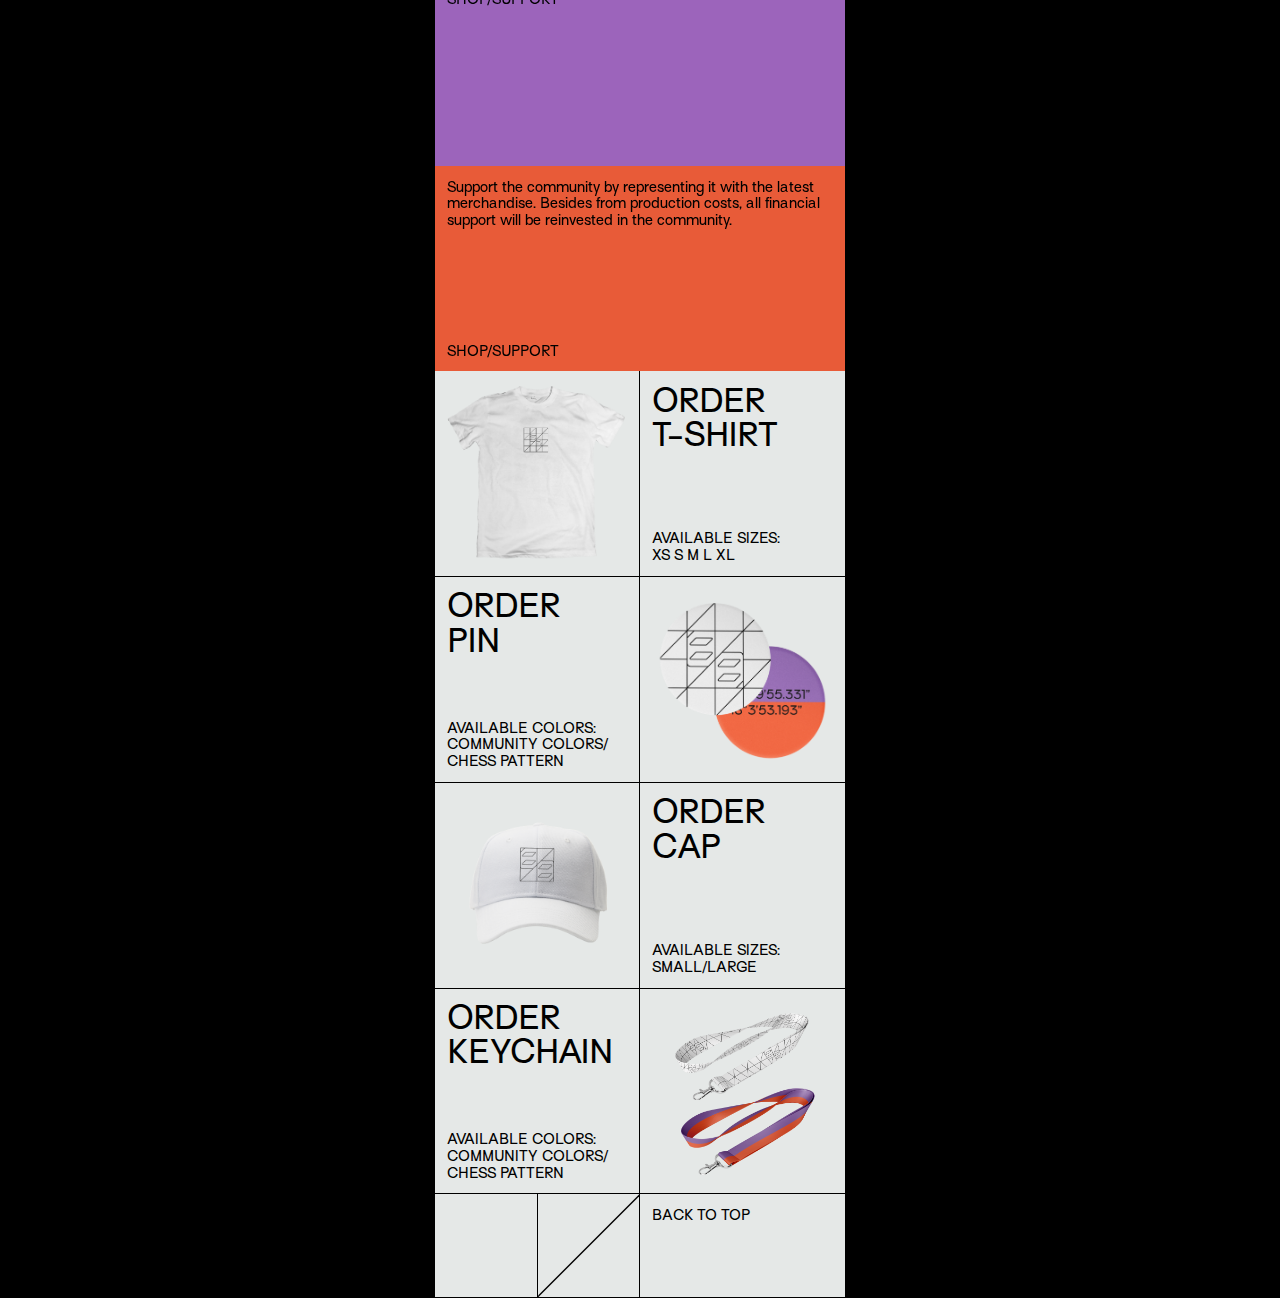
==== commit bbddbadd: "update" ====
--- a/access.html
+++ b/access.html
@@ -90,8 +90,9 @@
 		</div>
 		
 		<div id="box7">
-		<p>Built upon the passion and initiative of playing chess in The House of Culture, the community of 8X8 strongly believes in the importance of chess as a tool for removing mental barriers that limit our interaction. It is a secure place for cross-border interaction with everyone, where mutual respect is key.</p>
-		<a href="#first"><h3>EXPLORE THE COMMUNITY</h3></a>
+		<p>Built upon the passion and initiative of playing chess in The House of Culture, the community of 8X8 strongly believes in the importance of chess as a tool for removing mental barriers that limit our interaction.</p>
+
+		<a href="#first"><h3>EXPLORE THE COMMUNITY <br/> WITH THE 4 STEPS BELOW</h3></a>
 		</div>
 		
 	
@@ -165,7 +166,7 @@
 
 		<div class="social-guide-right">
 			<h2>INTERACT</h2>
-			<p>Sometimes the chess games can look a bit tense, but rest assure no one will blaming you for interacting. 8X8 is based on new meeting, so take a deep breath and try to get eye contact with someone nice.</p>
+			<p>Sometimes the chess games can look a bit tense, but rest assure no one will blame you for interacting. 8X8 is based on new meetings, so take a deep breath and try to get eye contact with someone nice.</p>
 		</div>
 
 		<div class="social-guide">
@@ -318,7 +319,7 @@
 
 		<a href="mailto:order@8x8.community?Subject=T-SHIRT%20OUT%20OF%20STOCK" target="_top">
 		<div class="shop-support">
-		<img src="assets/shop_shirt.png" style="width: 100%;">
+		<img src="assets/tisha.png" style="width: 100%;">
 		</div>
 
 		<div class="shop-support-right">
@@ -333,12 +334,12 @@
 		</div>
 
 		<div class="shop-support-right">
-		<img src="assets/shop_pin.png" style="width: 100%;">
+		<img src="assets/knapp.png" style="width: 100%;">
 		</div></a>
 
 		<a href="mailto:order@8x8.community?Subject=CAP%20OUT%20OF%20STOCK" target="_top">
 		<div class="shop-support">
-		<img src="assets/shop_kepa.png" style="width: 100%;">
+		<img src="assets/keps.png" style="width: 100%;">
 		</div>
 
 		<div class="shop-support-right">
@@ -352,14 +353,14 @@
 		</div>
 
 		<div class="shop-support-right">
-		<img src="assets/shop_keychain.png" style="width: 100%;">
+		<img src="assets/band.png" style="width: 100%;">
 		</div></a>
 
 		<!--DIVIDER-->
 
 		<div class=divider></div>
 		<div class=divider><div class="line"></div></div>
-		<a href="#left"><div class=divider-end-3> <p>BACK TO TOP</p></div></a>
+		<a href="#left"><div class=divider-end-3> <p> BACK TO TOP</p></div></a>
 
 </div>
 
